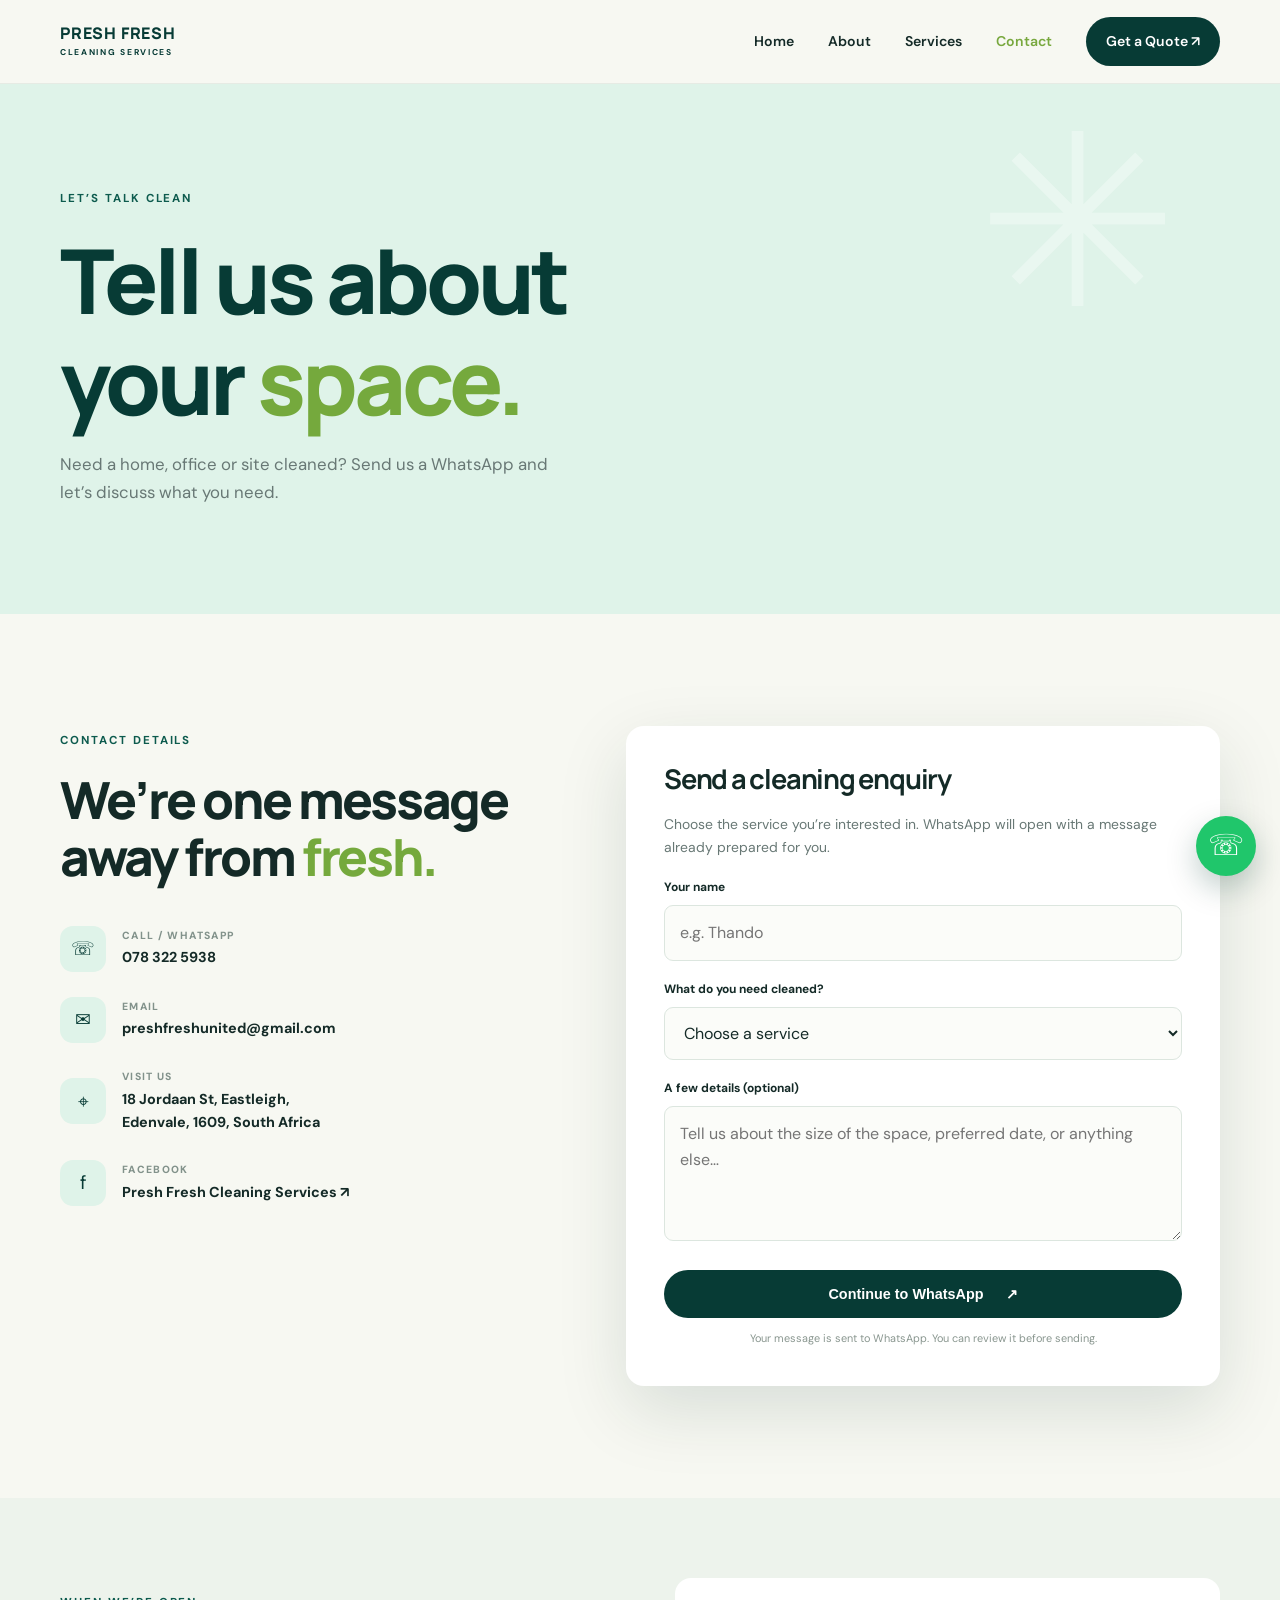
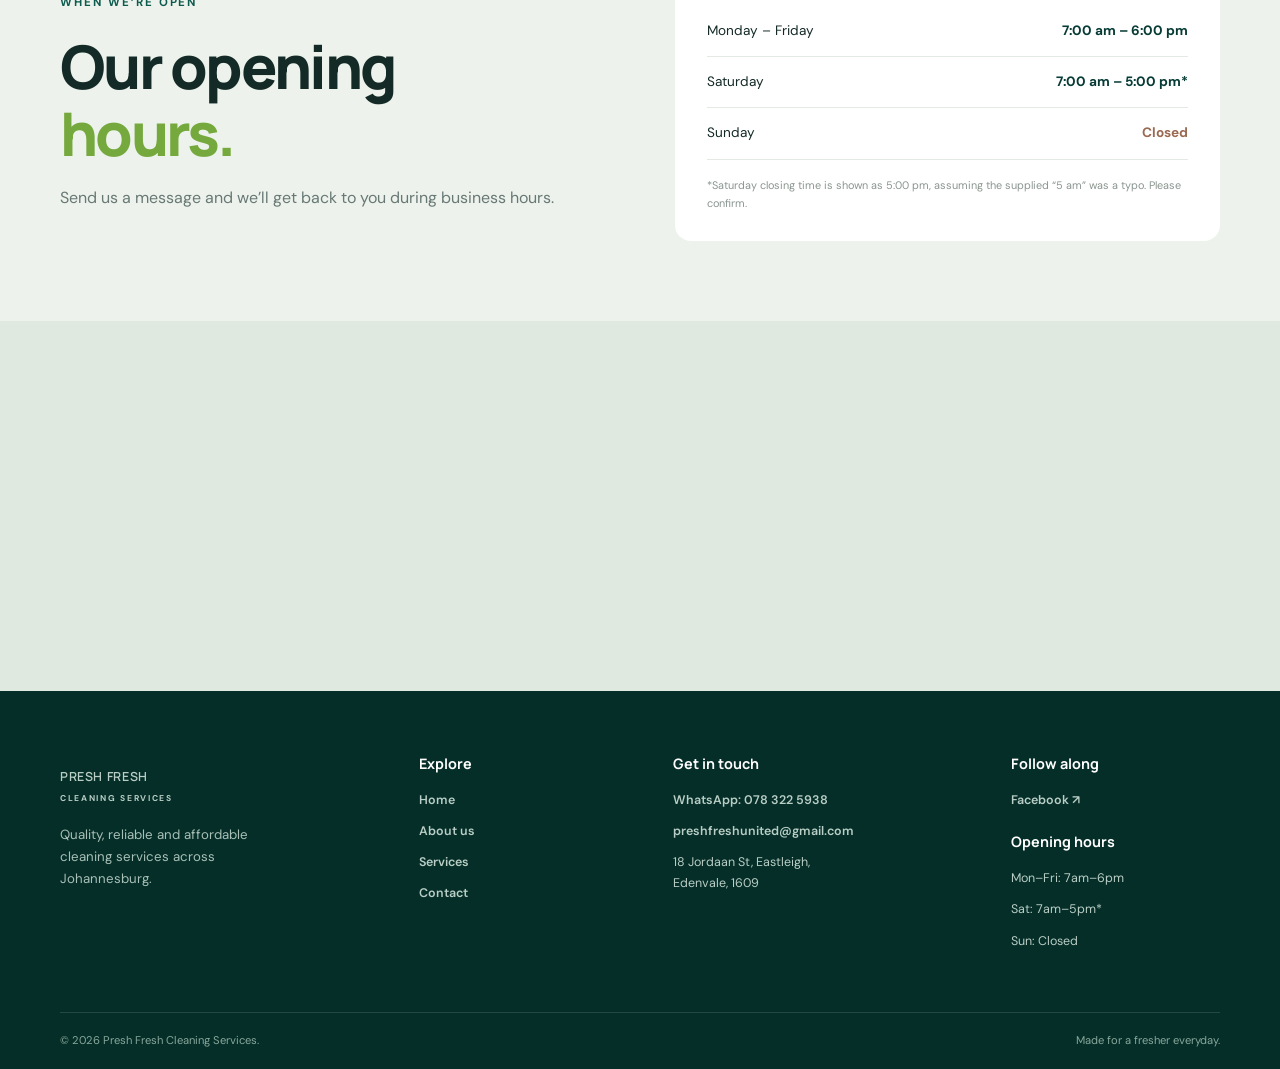
==== contact.html @ d4f2c65d "commit add commit add" ====
<!DOCTYPE html><html lang="en"><head><meta charset="UTF-8"><meta name="viewport" content="width=device-width, initial-scale=1"><meta name="description" content="Contact Presh Fresh Cleaning Services in Edenvale for a cleaning quote."><title>Contact | Presh Fresh Cleaning Services</title><link rel="preconnect" href="https://fonts.googleapis.com"><link rel="preconnect" href="https://fonts.gstatic.com" crossorigin><link href="https://fonts.googleapis.com/css2?family=DM+Sans:wght@400;500;600;700&family=Manrope:wght@400;500;600;700;800&display=swap" rel="stylesheet"><link rel="stylesheet" href="style.css"></head><body>
<header class="site-header"><div class="container nav-wrap"><a class="brand" href="index.html"><img src="assets/logo.png" alt="Presh Fresh logo" onerror="this.style.display='none'"><span>PRESH FRESH<small>CLEANING SERVICES</small></span></a><button class="menu-toggle" aria-label="Open navigation" aria-expanded="false">☰</button><nav class="main-nav"><a href="index.html">Home</a><a href="about.html">About</a><a href="index.html#services">Services</a><a class="active" href="contact.html">Contact</a><a class="nav-cta" href="#" data-service="Cleaning quote">Get a Quote ↗</a></nav></div></header>
<main><section class="page-hero contact-hero"><div class="container reveal"><span class="eyebrow">LET’S TALK CLEAN</span><h1>Tell us about<br>your <em>space.</em></h1><p>Need a home, office or site cleaned? Send us a WhatsApp and let’s discuss what you need.</p></div></section>
<section class="section-pad"><div class="container contact-grid"><div class="contact-details reveal"><span class="eyebrow">CONTACT DETAILS</span><h2>We’re one message<br>away from <em>fresh.</em></h2><div class="contact-item"><span class="contact-icon">☏</span><div><small>CALL / WHATSAPP</small><a href="#" data-service="General enquiry">078 322 5938</a></div></div><div class="contact-item"><span class="contact-icon">✉</span><div><small>EMAIL</small><a href="mailto:preshfreshunited@gmail.com">preshfreshunited@gmail.com</a></div></div><div class="contact-item"><span class="contact-icon">⌖</span><div><small>VISIT US</small><p>18 Jordaan St, Eastleigh,<br>Edenvale, 1609, South Africa</p></div></div><div class="contact-item"><span class="contact-icon">f</span><div><small>FACEBOOK</small><a href="https://www.facebook.com/p/Presh-Fresh-Cleaning-Services-100064000202483/" target="_blank" rel="noopener">Presh Fresh Cleaning Services ↗</a></div></div></div>
<div class="contact-panel reveal"><h3>Send a cleaning enquiry</h3><p>Choose the service you’re interested in. WhatsApp will open with a message already prepared for you.</p><form id="quote-form"><label for="client-name">Your name</label><input id="client-name" name="name" placeholder="e.g. Thando" required><label for="service-select">What do you need cleaned?</label><select id="service-select" name="service" required><option value="">Choose a service</option><option>Residential house cleaning</option><option>Apartment cleaning</option><option>Office cleaning</option><option>School cleaning</option><option>Industrial site cleaning</option><option>Other / not sure yet</option></select><label for="message">A few details (optional)</label><textarea id="message" name="message" rows="4" placeholder="Tell us about the size of the space, preferred date, or anything else…"></textarea><button class="btn btn-primary form-submit" type="submit">Continue to WhatsApp <span>↗</span></button><small class="form-note">Your message is sent to WhatsApp. You can review it before sending.</small></form></div></div></section>
<section class="hours-section"><div class="container hours-wrap"><div><span class="eyebrow">WHEN WE’RE OPEN</span><h2>Our opening<br><em>hours.</em></h2><p>Send us a message and we’ll get back to you during business hours.</p></div><div class="hours-card"><div><span>Monday – Friday</span><strong>7:00 am – 6:00 pm</strong></div><div><span>Saturday</span><strong>7:00 am – 5:00 pm*</strong></div><div><span>Sunday</span><strong class="closed">Closed</strong></div><small>*Saturday closing time is shown as 5:00 pm, assuming the supplied “5 am” was a typo. Please confirm.</small></div></div></section>
<div class="map-wrap"><iframe title="Map showing Presh Fresh Cleaning Services address" src="https://www.google.com/maps?q=18%20Jordaan%20St%2C%20Eastleigh%2C%20Edenvale%2C%201609&output=embed" loading="lazy" referrerpolicy="no-referrer-when-downgrade"></iframe></div></main>
<footer class="site-footer"><div class="container footer-grid"><div><a class="brand brand-light" href="index.html"><span>PRESH FRESH<small>CLEANING SERVICES</small></span></a><p>Quality, reliable and affordable cleaning services across Johannesburg.</p></div><div><h4>Explore</h4><a href="index.html">Home</a><a href="about.html">About us</a><a href="index.html#services">Services</a><a href="contact.html">Contact</a></div><div><h4>Get in touch</h4><a href="#" data-service="General enquiry">WhatsApp: 078 322 5938</a><a href="mailto:preshfreshunited@gmail.com">preshfreshunited@gmail.com</a><span>18 Jordaan St, Eastleigh,<br>Edenvale, 1609</span></div><div><h4>Follow along</h4><a href="https://www.facebook.com/p/Presh-Fresh-Cleaning-Services-100064000202483/" target="_blank" rel="noopener">Facebook ↗</a><h4 class="hours-title">Opening hours</h4><span>Mon–Fri: 7am–6pm</span><span>Sat: 7am–5pm*</span><span>Sun: Closed</span></div></div><div class="container footer-bottom"><span>© <span id="year"></span> Presh Fresh Cleaning Services.</span><span>Made for a fresher everyday.</span></div></footer><a class="whatsapp-float" href="#" data-service="General enquiry" aria-label="Chat on WhatsApp">☏</a><script src="script.js"></script></body></html>
---- style.css ----
/* Presh Fresh — responsive visual system */
:root{--green:#073b35;--green2:#0d5b4e;--mint:#dff3e9;--lime:#c8f169;--cream:#f7f8f2;--ink:#142a27;--muted:#687875;--white:#fff;--line:#e3eae4;--shadow:0 24px 70px rgba(8,49,42,.13)}
*{box-sizing:border-box}html{scroll-behavior:smooth}body{margin:0;background:var(--cream);color:var(--ink);font-family:"DM Sans",sans-serif;line-height:1.65}h1,h2,h3,h4{font-family:Manrope,sans-serif;line-height:1.12;letter-spacing:-.045em;margin:0 0 18px}h1{font-size:clamp(3.2rem,7vw,6.4rem);font-weight:800}h2{font-size:clamp(2.4rem,4.7vw,4.2rem);font-weight:800}h3{font-size:1.35rem}p{color:var(--muted);margin:0 0 18px}.container{width:min(1160px,calc(100% - 48px));margin:auto}.section-pad{padding:112px 0}.eyebrow{font-size:.72rem;font-weight:700;letter-spacing:.17em;color:var(--green2);display:inline-flex;align-items:center;gap:10px}.eyebrow i{width:8px;height:8px;border-radius:50%;background:#a5d94e}em{font-style:normal;color:#75a93d}.site-header{height:84px;background:rgba(247,248,242,.92);backdrop-filter:blur(15px);position:sticky;top:0;z-index:20;border-bottom:1px solid rgba(7,59,53,.07)}.nav-wrap{height:100%;display:flex;align-items:center;justify-content:space-between}.brand{display:flex;align-items:center;gap:10px;text-decoration:none;color:var(--green);font:800 1rem Manrope;letter-spacing:.05em;line-height:1.05}.brand img{width:42px;height:42px;object-fit:contain}.brand small{display:block;font:700 .53rem "DM Sans";letter-spacing:.2em;margin-top:6px}.main-nav{display:flex;align-items:center;gap:34px}.main-nav a,.site-footer a{color:var(--ink);text-decoration:none;font-size:.88rem;font-weight:600;transition:.25s}.main-nav a:hover,.main-nav a.active{color:#78a83e}.main-nav .nav-cta{background:var(--green);color:#fff;padding:13px 20px;border-radius:40px}.main-nav .nav-cta:hover{background:#145e4f;color:white;transform:translateY(-2px)}.menu-toggle{display:none;border:0;background:none;font-size:1.6rem;color:var(--green)}
.hero{position:relative;overflow:hidden;background:var(--mint);padding:86px 0 0}.hero:before{content:"";position:absolute;width:560px;height:560px;border-radius:50%;background:rgba(255,255,255,.34);right:-160px;top:-250px}.hero-grid{display:grid;grid-template-columns:1fr 1fr;gap:60px;align-items:center;padding-bottom:90px;position:relative}.hero-copy{padding:15px 0}.hero h1{color:var(--green);margin:24px 0}.hero-copy>p{font-size:1.08rem;max-width:510px;line-height:1.8}.hero-actions{display:flex;gap:14px;align-items:center;margin:32px 0 38px;flex-wrap:wrap}.btn{display:inline-flex;align-items:center;justify-content:center;gap:22px;padding:16px 23px;border-radius:40px;text-decoration:none;font-weight:700;font-size:.9rem;transition:.25s;border:0;cursor:pointer}.btn:hover{transform:translateY(-4px);box-shadow:0 12px 25px #073b3520}.btn-primary{background:var(--green);color:white}.btn-primary:hover{background:var(--green2)}.btn-ghost{border:1px solid #9ab8a8;color:var(--green)}.btn-light{background:var(--lime);color:var(--green)}.trust-row{display:flex;align-items:center;gap:14px}.avatar-stack{display:flex}.avatar-stack b{width:34px;height:34px;border-radius:50%;display:grid;place-items:center;background:#fff;border:2px solid var(--mint);margin-left:-7px;color:var(--green);font-size:.75rem}.avatar-stack b:first-child{margin-left:0;background:var(--lime)}.trust-row strong,.trust-row small{display:block}.trust-row strong{font-size:.8rem}.trust-row small{color:var(--muted);font-size:.72rem}.hero-visual{position:relative;max-width:520px;margin-left:auto}.image-frame{height:510px;border-radius:48% 48% 18px 18px;overflow:hidden;position:relative;box-shadow:var(--shadow);background:#b9d5c7}.image-frame:after{content:"";position:absolute;inset:0;background:linear-gradient(0deg,rgba(4,38,32,.3),transparent 45%);pointer-events:none}.image-frame img{width:100%;height:100%;object-fit:cover}.image-label{position:absolute;z-index:2;bottom:24px;left:24px;background:white;border-radius:15px;padding:13px 17px;display:flex;gap:12px;align-items:center;box-shadow:var(--shadow)}.label-icon{width:35px;height:35px;border-radius:50%;display:grid;place-items:center;background:var(--lime);color:var(--green)}.image-label strong,.image-label small{display:block}.image-label strong{font-size:.85rem}.image-label small{font-size:.7rem;color:var(--muted)}.floating-note{position:absolute;right:-22px;top:80px;background:#fff;border-radius:16px;padding:17px 21px;box-shadow:var(--shadow);transform:rotate(4deg)}.floating-note span{color:#8ab64c;font-size:1.3rem}.floating-note strong,.floating-note small{display:block}.floating-note strong{font:800 1.35rem Manrope}.floating-note small{font-size:.68rem;color:var(--muted)}.hero-bottom{background:var(--green);color:#e5f5e9}.hero-bottom-inner{display:flex;justify-content:space-between;align-items:center;padding:20px 0;font-size:.68rem;font-weight:700;letter-spacing:.15em}.hero-bottom b{color:var(--lime);font-size:1rem}
.intro-grid{display:grid;grid-template-columns:.7fr 1.5fr .8fr;gap:45px;align-items:start}.section-kicker{font-size:.72rem;letter-spacing:.16em;font-weight:800;color:var(--green2);padding-top:12px}.intro h2{font-size:clamp(2.5rem,4vw,3.6rem)}.lead{font-size:1.08rem;line-height:1.85}.text-link{display:inline-flex;gap:22px;color:var(--green);font-weight:800;text-decoration:none;border-bottom:1px solid #9bb89d;padding-bottom:8px;margin-top:10px}.intro-stats{border-left:1px solid var(--line);padding-left:35px;display:grid;gap:20px}.intro-stats strong{font:800 2rem Manrope;color:var(--green);display:block}.intro-stats strong span{color:#8cb848;font-size:1.2rem}.intro-stats small{font-size:.75rem;color:var(--muted)}
.services{background:#edf3ec}.section-heading{display:flex;justify-content:space-between;align-items:end;gap:30px;margin-bottom:48px}.section-heading h2{margin:16px 0 0}.section-heading>p{max-width:310px;margin-bottom:8px}.service-grid{display:grid;grid-template-columns:repeat(3,1fr);gap:16px}.service-card{background:#fff;border-radius:17px;padding:30px;min-height:285px;position:relative;overflow:hidden;transition:.35s;box-shadow:0 5px 25px rgba(8,49,42,.035)}.service-card:hover{transform:translateY(-8px);box-shadow:var(--shadow)}.service-number{position:absolute;right:27px;top:25px;color:#aabbb1;font-size:.72rem;font-weight:700}.service-icon{width:52px;height:52px;border-radius:15px;background:var(--mint);color:var(--green);display:grid;place-items:center;font-size:1.5rem;margin-bottom:25px}.service-card p{font-size:.88rem;min-height:68px}.service-card>a{font-size:.77rem;font-weight:800;color:var(--green);text-decoration:none}.service-card-dark{background:var(--green);color:white}.service-card-dark p{color:#c3d8ce}.service-card-dark a{color:var(--lime)}.service-card-dark .sparkle{font-size:2rem;color:var(--lime);margin-bottom:18px}
.why-grid{display:grid;grid-template-columns:1fr 1fr;gap:90px;align-items:center}.why-photo{height:570px;position:relative;border-radius:18px;overflow:hidden}.why-photo img{width:100%;height:100%;object-fit:cover}.photo-caption{position:absolute;bottom:22px;left:22px;background:white;padding:13px 18px;border-radius:9px;font-weight:700;font-size:.8rem}.why-copy h2{margin:18px 0}.why-copy>p{line-height:1.85}.check-list{padding:0;list-style:none;margin:25px 0 32px}.check-list li{margin:13px 0;font-weight:600;font-size:.9rem}.check-list span{display:inline-grid;place-items:center;background:var(--mint);color:var(--green);width:23px;height:23px;border-radius:50%;margin-right:10px;font-size:.75rem}
.reviews{background:#f0f5ef}.rating-box{background:#fff;border-radius:14px;padding:17px 22px}.rating-box strong{display:block;font:800 1.5rem Manrope}.rating-box strong span{color:#a2c94c;font-size:.9rem;letter-spacing:.08em}.rating-box small{color:var(--muted);font-size:.7rem}.review-grid{display:grid;grid-template-columns:repeat(3,1fr);gap:17px}.review-card{background:#fff;padding:29px;border-radius:15px;box-shadow:0 8px 30px rgba(7,59,53,.04)}.stars{color:#9dc44c;letter-spacing:.13em}.review-card p{color:#53645f;font-size:.9rem;line-height:1.8;margin:20px 0 24px}.review-card strong,.review-card small{display:block}.review-card strong{font-size:.84rem}.review-card small,.review-footnote{font-size:.7rem;color:#87948e}.review-footnote{margin-top:20px}
.cta-band{background:var(--green);color:white;padding:78px 0}.cta-inner{display:flex;align-items:center;justify-content:space-between;gap:25px}.cta-inner .eyebrow{color:#c7dfce}.cta-inner h2{margin:15px 0 0}.cta-inner h2 em{color:var(--lime)}
.site-footer{background:#052e29;color:#e5f2e9;padding:65px 0 20px}.footer-grid{display:grid;grid-template-columns:1.5fr 1fr 1.4fr 1fr;gap:45px;padding-bottom:50px}.brand-light{color:#fff}.footer-grid p{color:#a8c0b6;font-size:.83rem;max-width:240px;margin-top:20px}.footer-grid h4{font-size:.9rem;letter-spacing:0;margin:0 0 18px;color:#fff}.footer-grid a,.footer-grid span{display:block;color:#b9cec4;font-size:.78rem;margin:10px 0;text-decoration:none;line-height:1.7}.footer-grid a:hover{color:var(--lime)}.hours-title{margin-top:23px!important}.footer-bottom{border-top:1px solid #ffffff20;padding-top:18px;display:flex;justify-content:space-between;color:#88a79a;font-size:.7rem}
.whatsapp-float{position:fixed;z-index:30;right:24px;bottom:24px;width:60px;height:60px;border-radius:50%;display:grid;place-items:center;background:#20c66b;color:#fff;text-decoration:none;font-size:1.8rem;box-shadow:0 12px 30px #063d2e40;transition:.25s}.whatsapp-float:hover{transform:scale(1.1) rotate(-8deg)}
.page-hero{padding:100px 0 90px;background:var(--mint);position:relative;overflow:hidden}.page-hero:after{content:"✳";position:absolute;right:8%;top:20px;font-size:15rem;color:#ffffff55;line-height:1}.page-hero .container{position:relative;z-index:1}.page-hero h1{font-size:clamp(3.2rem,7vw,5.8rem);color:var(--green);margin:20px 0}.page-hero p{max-width:520px;font-size:1.05rem}.about-grid{display:grid;grid-template-columns:1fr 1fr;gap:75px;align-items:center}.about-image{height:540px;border-radius:18px;overflow:hidden}.about-image img{width:100%;height:100%;object-fit:cover}.about-grid h2{font-size:clamp(2.3rem,4vw,3.4rem);margin:18px 0}.about-grid p{line-height:1.85}.values-section{background:#edf3ec}.value-grid{display:grid;grid-template-columns:repeat(4,1fr);gap:16px}.value-card{background:#fff;padding:26px;border-radius:14px}.value-card>span{color:#8cb848;font:800 1rem Manrope}.value-card h3{margin-top:28px}.value-card p{font-size:.82rem;margin-bottom:0}
.contact-grid{display:grid;grid-template-columns:.9fr 1.1fr;gap:80px;align-items:start}.contact-details h2{font-size:clamp(2.3rem,4vw,3.4rem);margin:18px 0 40px}.contact-item{display:flex;gap:16px;align-items:center;margin:25px 0}.contact-icon{width:46px;height:46px;display:grid;place-items:center;border-radius:13px;background:var(--mint);color:var(--green);font-size:1.2rem}.contact-item small{display:block;font-size:.65rem;letter-spacing:.13em;color:#82928b;font-weight:800}.contact-item a,.contact-item p{color:var(--ink);text-decoration:none;font-weight:700;margin:3px 0 0;font-size:.9rem}.contact-panel{background:#fff;padding:38px;border-radius:18px;box-shadow:var(--shadow)}.contact-panel h3{font-size:1.7rem}.contact-panel>p{font-size:.87rem}.contact-panel label{display:block;font-size:.75rem;font-weight:700;margin:19px 0 7px}.contact-panel input,.contact-panel select,.contact-panel textarea{width:100%;border:1px solid #dce6df;background:#fbfcf9;padding:14px 15px;border-radius:9px;font:inherit;color:var(--ink);outline:none}.contact-panel input:focus,.contact-panel select:focus,.contact-panel textarea:focus{border-color:#79a94a;box-shadow:0 0 0 3px #79a94a20}.contact-panel textarea{resize:vertical}.form-submit{width:100%;margin-top:20px}.form-note{display:block;text-align:center;color:#89968f;font-size:.68rem;margin-top:12px}.hours-section{background:#edf3ec;padding:80px 0}.hours-wrap{display:grid;grid-template-columns:1fr 1fr;gap:70px;align-items:center}.hours-wrap h2{margin:18px 0}.hours-card{background:#fff;padding:28px 32px;border-radius:16px}.hours-card>div{display:flex;justify-content:space-between;gap:15px;padding:14px 0;border-bottom:1px solid var(--line);font-size:.85rem}.hours-card strong{color:var(--green)}.hours-card .closed{color:#9a6a52}.hours-card>small{display:block;color:#8a958f;font-size:.68rem;margin-top:17px}.map-wrap{height:370px;background:#dfe9e0}.map-wrap iframe{width:100%;height:100%;border:0;filter:saturate(.75)}
.reveal{opacity:0;transform:translateY(24px);transition:opacity .7s ease,transform .7s cubic-bezier(.2,.7,.2,1)}.reveal.visible{opacity:1;transform:translateY(0)}.service-card:nth-child(2),.review-card:nth-child(2),.value-card:nth-child(2){transition-delay:.08s}.service-card:nth-child(3),.review-card:nth-child(3),.value-card:nth-child(3){transition-delay:.16s}
@media(max-width:900px){.main-nav{gap:18px}.hero-grid{gap:30px}.image-frame{height:430px}.intro-grid{grid-template-columns:1fr 2fr}.intro-stats{grid-column:2;display:flex;border-left:0;padding:0;gap:35px}.why-grid,.about-grid{gap:45px}.footer-grid{grid-template-columns:repeat(2,1fr)}.contact-grid{gap:40px}.value-grid{grid-template-columns:repeat(2,1fr)}}
@media(max-width:680px){.container{width:min(100% - 36px,560px)}.section-pad{padding:75px 0}.site-header{height:72px}.brand{font-size:.9rem}.brand img{width:35px;height:35px}.menu-toggle{display:block}.main-nav{display:none;position:absolute;top:72px;left:0;right:0;background:#f7f8f2;padding:18px 22px 24px;box-shadow:0 18px 25px #092f2818;flex-direction:column;align-items:stretch;gap:0}.main-nav.open{display:flex}.main-nav a{padding:13px 8px}.main-nav .nav-cta{text-align:center;margin-top:8px}.hero{padding-top:55px}.hero-grid{grid-template-columns:1fr;gap:35px;padding-bottom:55px}.hero h1{font-size:clamp(3.2rem,15vw,5rem)}.hero-copy>p{font-size:.98rem}.hero-actions{gap:10px}.btn{padding:14px 18px}.hero-visual{width:88%;margin:0 auto}.image-frame{height:390px}.floating-note{right:-24px;top:45px}.hero-bottom-inner{overflow:hidden;gap:14px;justify-content:flex-start;white-space:nowrap;font-size:.58rem}.intro-grid{grid-template-columns:1fr;gap:18px}.section-kicker{padding:0}.intro-stats{grid-column:auto;justify-content:space-between;gap:10px;padding-top:22px;border-top:1px solid var(--line)}.intro-stats strong{font-size:1.6rem}.section-heading{display:block;margin-bottom:30px}.section-heading>p{margin-top:20px}.service-grid,.review-grid{grid-template-columns:1fr}.service-card{min-height:unset}.service-card p{min-height:unset}.why-grid,.about-grid,.contact-grid,.hours-wrap{grid-template-columns:1fr;gap:38px}.why-photo,.about-image{height:380px}.why-copy h2,.about-grid h2,.contact-details h2{font-size:2.55rem}.cta-inner{display:block}.cta-inner .btn{margin-top:28px}.cta-band{padding:60px 0}.footer-grid{grid-template-columns:1fr 1fr;gap:30px 18px}.footer-grid>div:first-child{grid-column:1/-1}.footer-bottom{gap:10px;flex-direction:column}.page-hero{padding:75px 0 65px}.page-hero:after{font-size:9rem;right:-10px;top:5px}.page-hero h1{font-size:3.3rem}.value-grid{grid-template-columns:1fr 1fr;gap:10px}.value-card{padding:20px}.contact-panel{padding:25px 20px}.hours-card{padding:22px 18px}.hours-card>div{font-size:.77rem}.map-wrap{height:300px}.whatsapp-float{width:54px;height:54px;right:16px;bottom:16px}}
@media(prefers-reduced-motion:reduce){*,*::before,*::after{scroll-behavior:auto!important;transition:none!important;animation:none!important}.reveal{opacity:1;transform:none}}
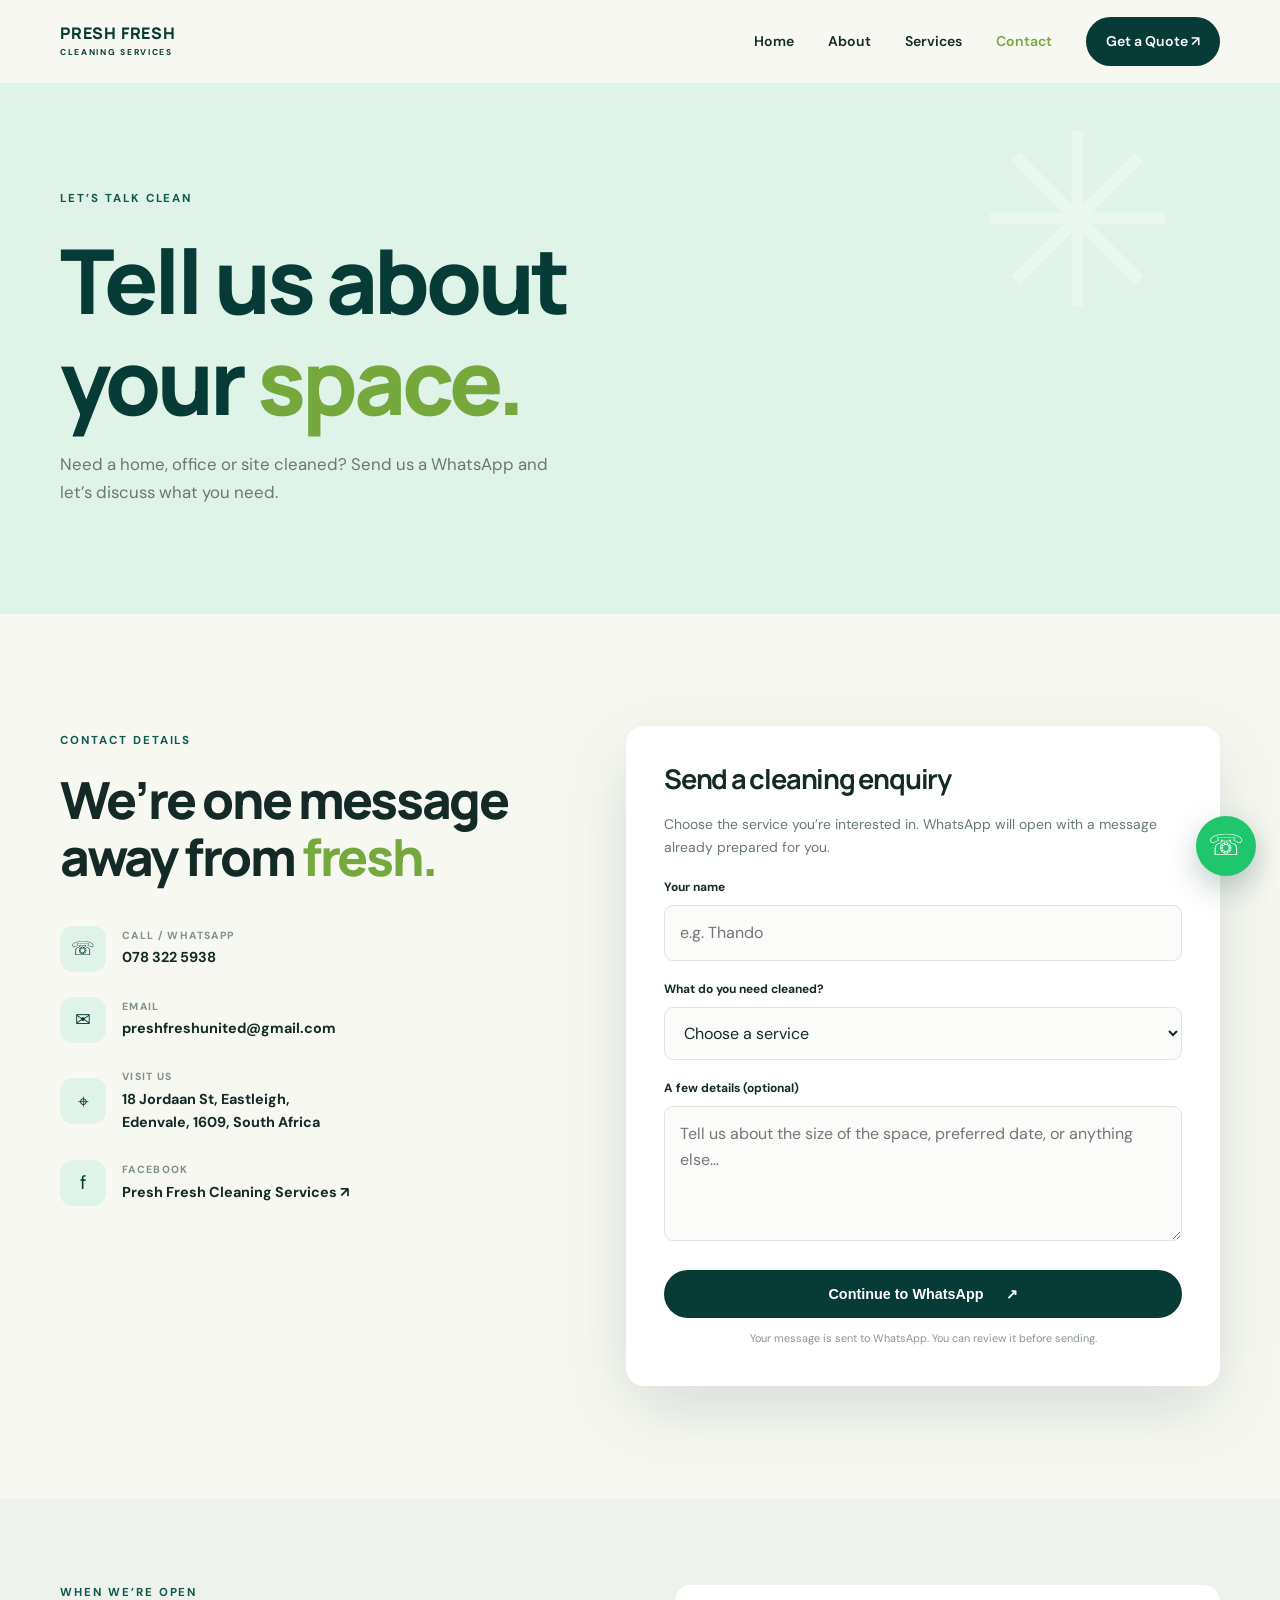
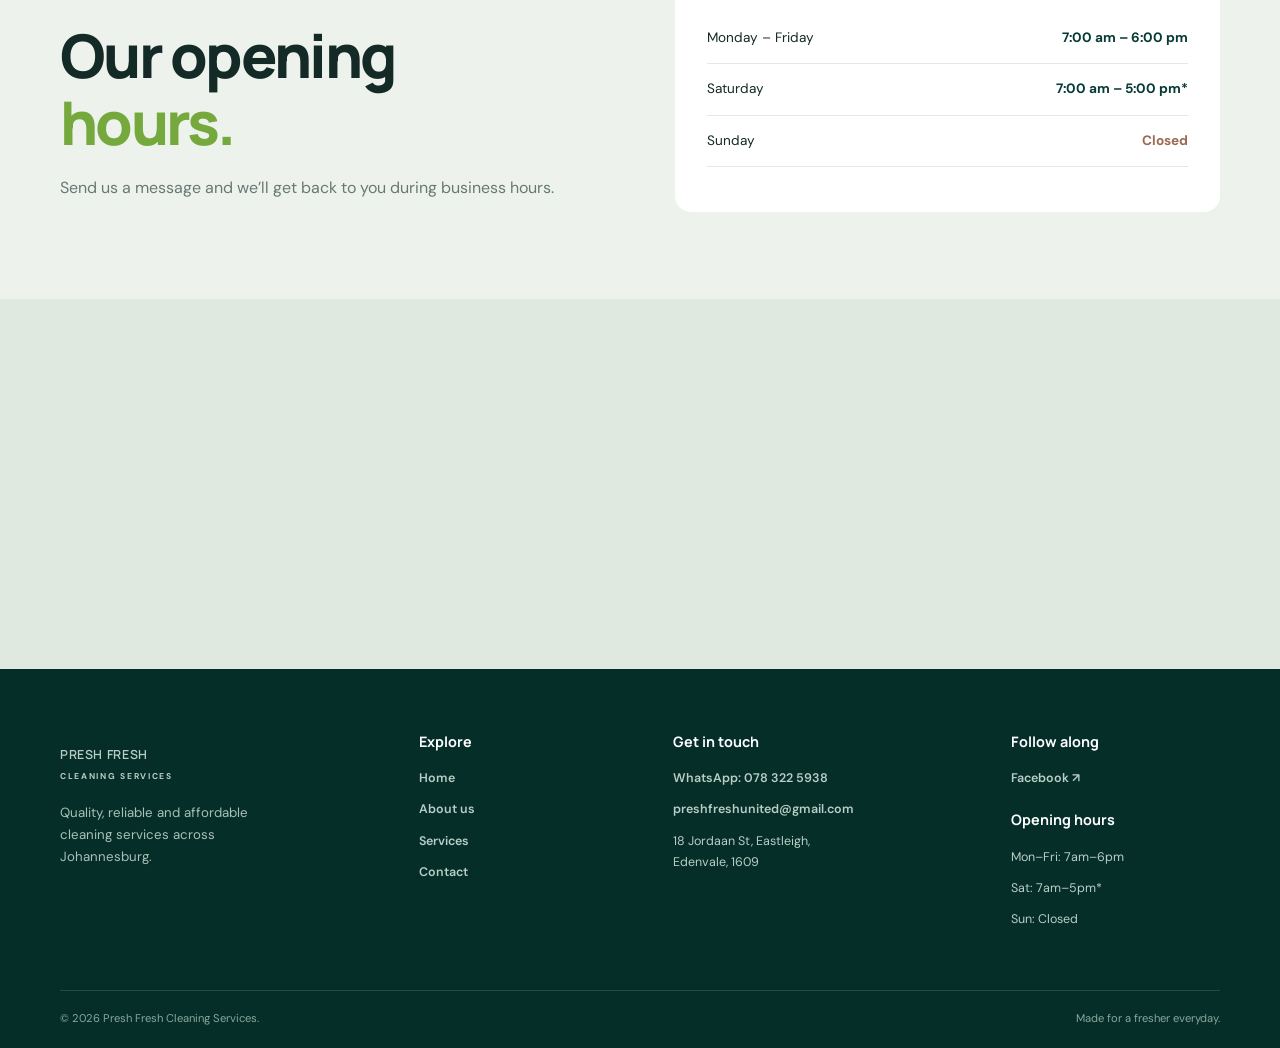
==== commit 7ac86cf6: "Update contact.html" ====
--- a/contact.html
+++ b/contact.html
@@ -3,6 +3,6 @@
 <main><section class="page-hero contact-hero"><div class="container reveal"><span class="eyebrow">LET’S TALK CLEAN</span><h1>Tell us about<br>your <em>space.</em></h1><p>Need a home, office or site cleaned? Send us a WhatsApp and let’s discuss what you need.</p></div></section>
 <section class="section-pad"><div class="container contact-grid"><div class="contact-details reveal"><span class="eyebrow">CONTACT DETAILS</span><h2>We’re one message<br>away from <em>fresh.</em></h2><div class="contact-item"><span class="contact-icon">☏</span><div><small>CALL / WHATSAPP</small><a href="#" data-service="General enquiry">078 322 5938</a></div></div><div class="contact-item"><span class="contact-icon">✉</span><div><small>EMAIL</small><a href="mailto:preshfreshunited@gmail.com">preshfreshunited@gmail.com</a></div></div><div class="contact-item"><span class="contact-icon">⌖</span><div><small>VISIT US</small><p>18 Jordaan St, Eastleigh,<br>Edenvale, 1609, South Africa</p></div></div><div class="contact-item"><span class="contact-icon">f</span><div><small>FACEBOOK</small><a href="https://www.facebook.com/p/Presh-Fresh-Cleaning-Services-100064000202483/" target="_blank" rel="noopener">Presh Fresh Cleaning Services ↗</a></div></div></div>
 <div class="contact-panel reveal"><h3>Send a cleaning enquiry</h3><p>Choose the service you’re interested in. WhatsApp will open with a message already prepared for you.</p><form id="quote-form"><label for="client-name">Your name</label><input id="client-name" name="name" placeholder="e.g. Thando" required><label for="service-select">What do you need cleaned?</label><select id="service-select" name="service" required><option value="">Choose a service</option><option>Residential house cleaning</option><option>Apartment cleaning</option><option>Office cleaning</option><option>School cleaning</option><option>Industrial site cleaning</option><option>Other / not sure yet</option></select><label for="message">A few details (optional)</label><textarea id="message" name="message" rows="4" placeholder="Tell us about the size of the space, preferred date, or anything else…"></textarea><button class="btn btn-primary form-submit" type="submit">Continue to WhatsApp <span>↗</span></button><small class="form-note">Your message is sent to WhatsApp. You can review it before sending.</small></form></div></div></section>
-<section class="hours-section"><div class="container hours-wrap"><div><span class="eyebrow">WHEN WE’RE OPEN</span><h2>Our opening<br><em>hours.</em></h2><p>Send us a message and we’ll get back to you during business hours.</p></div><div class="hours-card"><div><span>Monday – Friday</span><strong>7:00 am – 6:00 pm</strong></div><div><span>Saturday</span><strong>7:00 am – 5:00 pm*</strong></div><div><span>Sunday</span><strong class="closed">Closed</strong></div><small>*Saturday closing time is shown as 5:00 pm, assuming the supplied “5 am” was a typo. Please confirm.</small></div></div></section>
+<section class="hours-section"><div class="container hours-wrap"><div><span class="eyebrow">WHEN WE’RE OPEN</span><h2>Our opening<br><em>hours.</em></h2><p>Send us a message and we’ll get back to you during business hours.</p></div><div class="hours-card"><div><span>Monday – Friday</span><strong>7:00 am – 6:00 pm</strong></div><div><span>Saturday</span><strong>7:00 am – 5:00 pm*</strong></div><div><span>Sunday</span><strong class="closed">Closed</strong></div><small></small></div></div></section>
 <div class="map-wrap"><iframe title="Map showing Presh Fresh Cleaning Services address" src="https://www.google.com/maps?q=18%20Jordaan%20St%2C%20Eastleigh%2C%20Edenvale%2C%201609&output=embed" loading="lazy" referrerpolicy="no-referrer-when-downgrade"></iframe></div></main>
-<footer class="site-footer"><div class="container footer-grid"><div><a class="brand brand-light" href="index.html"><span>PRESH FRESH<small>CLEANING SERVICES</small></span></a><p>Quality, reliable and affordable cleaning services across Johannesburg.</p></div><div><h4>Explore</h4><a href="index.html">Home</a><a href="about.html">About us</a><a href="index.html#services">Services</a><a href="contact.html">Contact</a></div><div><h4>Get in touch</h4><a href="#" data-service="General enquiry">WhatsApp: 078 322 5938</a><a href="mailto:preshfreshunited@gmail.com">preshfreshunited@gmail.com</a><span>18 Jordaan St, Eastleigh,<br>Edenvale, 1609</span></div><div><h4>Follow along</h4><a href="https://www.facebook.com/p/Presh-Fresh-Cleaning-Services-100064000202483/" target="_blank" rel="noopener">Facebook ↗</a><h4 class="hours-title">Opening hours</h4><span>Mon–Fri: 7am–6pm</span><span>Sat: 7am–5pm*</span><span>Sun: Closed</span></div></div><div class="container footer-bottom"><span>© <span id="year"></span> Presh Fresh Cleaning Services.</span><span>Made for a fresher everyday.</span></div></footer><a class="whatsapp-float" href="#" data-service="General enquiry" aria-label="Chat on WhatsApp">☏</a><script src="script.js"></script></body></html>+<footer class="site-footer"><div class="container footer-grid"><div><a class="brand brand-light" href="index.html"><span>PRESH FRESH<small>CLEANING SERVICES</small></span></a><p>Quality, reliable and affordable cleaning services across Johannesburg.</p></div><div><h4>Explore</h4><a href="index.html">Home</a><a href="about.html">About us</a><a href="index.html#services">Services</a><a href="contact.html">Contact</a></div><div><h4>Get in touch</h4><a href="#" data-service="General enquiry">WhatsApp: 078 322 5938</a><a href="mailto:preshfreshunited@gmail.com">preshfreshunited@gmail.com</a><span>18 Jordaan St, Eastleigh,<br>Edenvale, 1609</span></div><div><h4>Follow along</h4><a href="https://www.facebook.com/p/Presh-Fresh-Cleaning-Services-100064000202483/" target="_blank" rel="noopener">Facebook ↗</a><h4 class="hours-title">Opening hours</h4><span>Mon–Fri: 7am–6pm</span><span>Sat: 7am–5pm*</span><span>Sun: Closed</span></div></div><div class="container footer-bottom"><span>© <span id="year"></span> Presh Fresh Cleaning Services.</span><span>Made for a fresher everyday.</span></div></footer><a class="whatsapp-float" href="#" data-service="General enquiry" aria-label="Chat on WhatsApp">☏</a><script src="script.js"></script></body></html>
